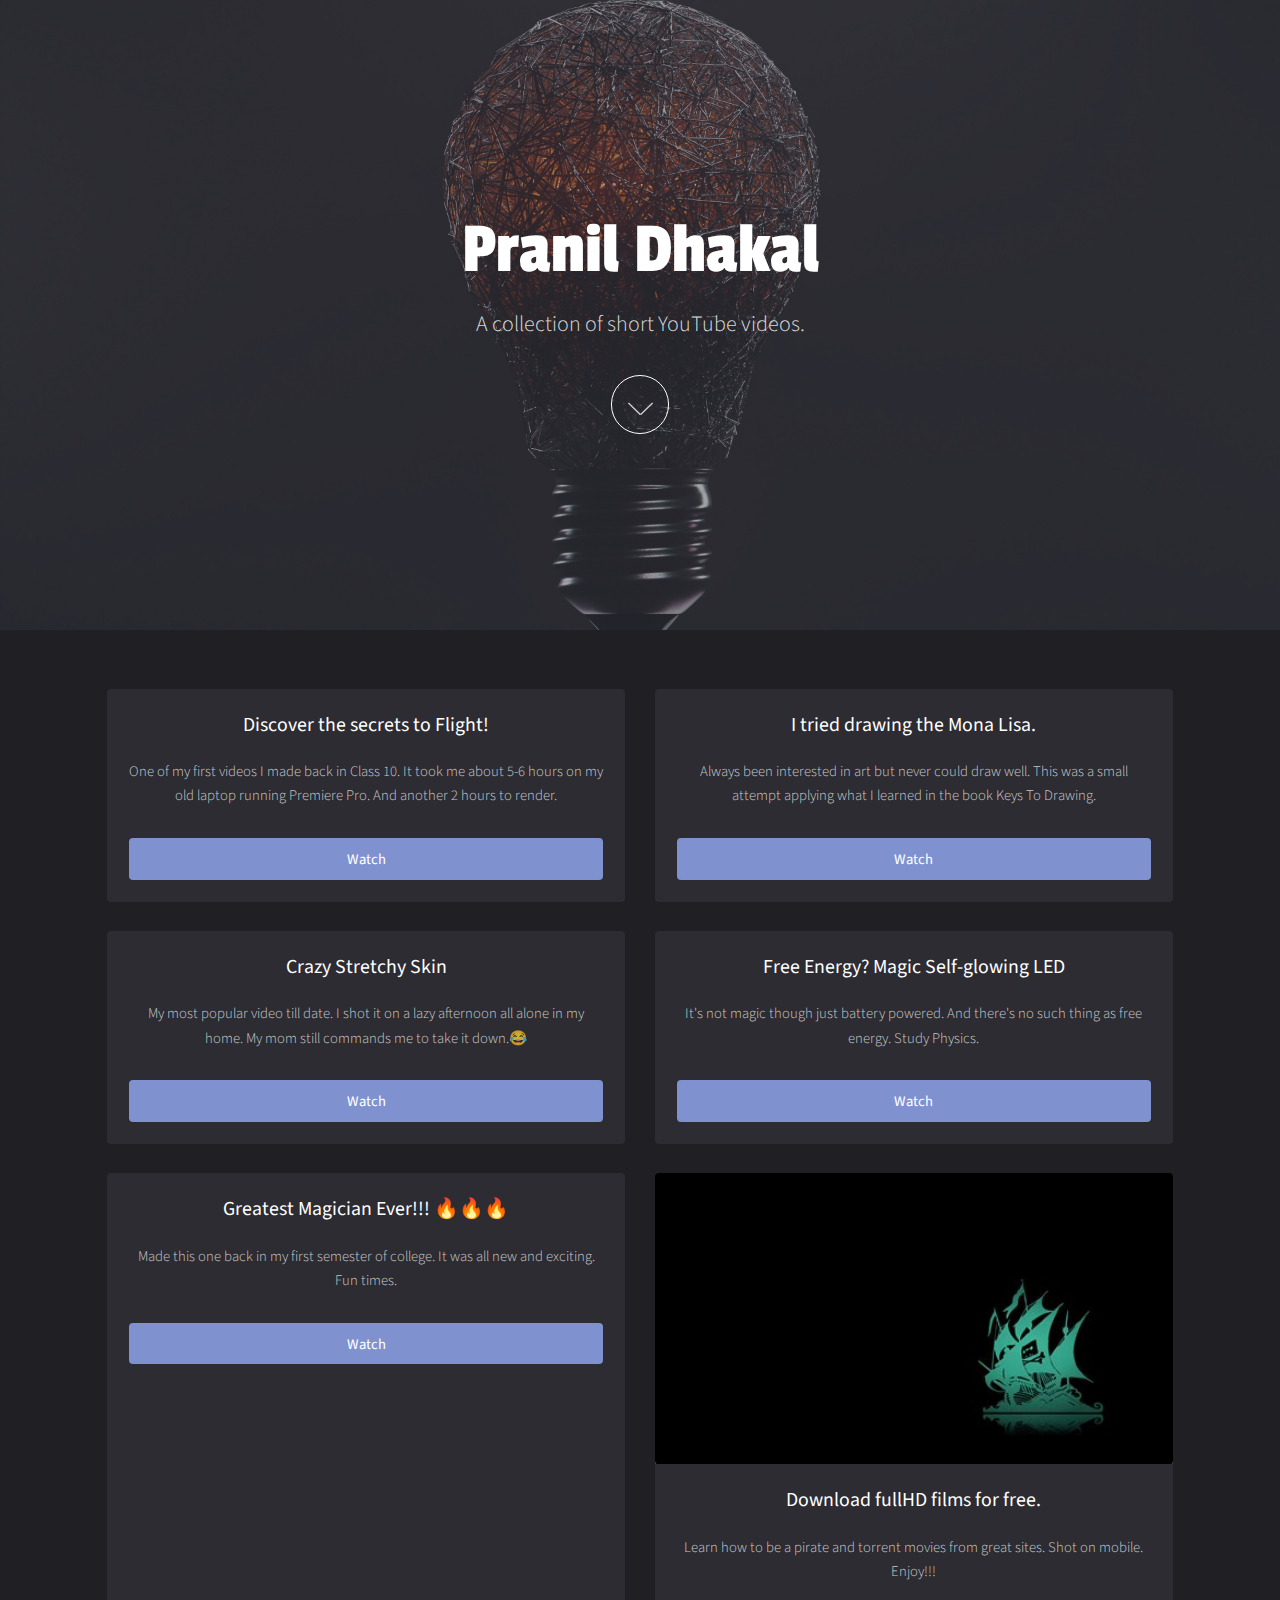
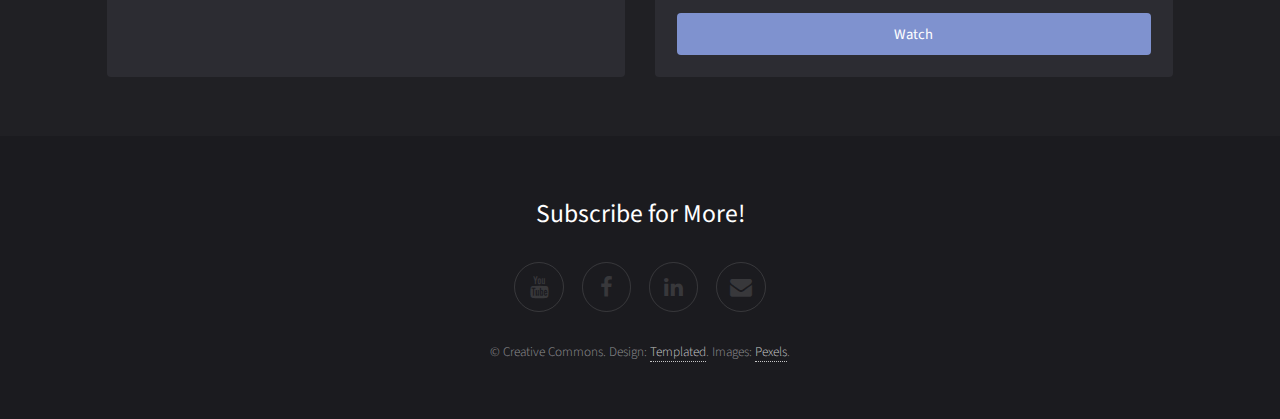
==== index.html @ bf3dbb31 "Add files via upload" ====
<!DOCTYPE HTML>
<!--
	Full Motion by TEMPLATED
	templated.co @templatedco
	Released for free under the Creative Commons Attribution 3.0 license (templated.co/license)
-->
<html>
	<head>
		<title>Pranil Dhakal</title>
		<link rel="shortcut icon" href="images/favicon.ico" type="image/x-icon">
		<meta charset="utf-8" />
		<meta name="viewport" content="width=device-width, initial-scale=1" />
		<link rel="stylesheet" href="assets/css/main.css" />
	</head>
	<body id="top">

			<!-- Banner -->
			<!--
				To use a video as your background, set data-video to the name of your video without
				its extension (eg. images/banner). Your video must be available in both .mp4 and .webm
				formats to work correctly.
			-->
				<section id="banner" data-video="images/banner">
					<div class="inner">
						<header>
							<h1>Pranil Dhakal</h1>
							<p> A collection of short YouTube videos.</p>
						</header>
						<a href="#main" class="more">Learn More</a>
					</div>
				</section>

			<!-- Main -->
				<div id="main">
					<div class="inner">

					<!-- Boxes -->
						<div class="thumbnails">

							<div class="box">
								<a href="https://youtu.be/UIRhuhd7ZNM" class="image fit"><img src="http://img.youtube.com/vi/UIRhuhd7ZNM/mqdefault.jpg" alt="" /></a>
								<div class="inner">
									<h3>Discover the secrets to Flight!</h3>
									<p>One of my first videos I made back in Class 10. It took me about 5-6 hours on my old laptop running Premiere Pro. And another 2 hours to render.</p>
									<a href="https://youtu.be/UIRhuhd7ZNM" class="button style2 fit" data-poptrox="youtube,800x400">Watch</a>
								</div>
							</div>

							<div class="box">
								<a href="https://youtu.be/8BjmtDdt9wY" class="image fit"><img src="http://img.youtube.com/vi/8BjmtDdt9wY/mqdefault.jpg" alt="" /></a>
								<div class="inner">
									<h3>I tried drawing the Mona Lisa.</h3>
									<p>Always been interested in art but never could draw well. This was a small attempt applying what I learned in the book Keys To Drawing.</p>
									<a href="https://youtu.be/8BjmtDdt9wY" class="button style2 fit" data-poptrox="youtube,800x400">Watch</a>
								</div>
							</div>

							<div class="box">
								<a href="https://youtu.be/4I8X4PWj0y0" class="image fit"><img src="http://img.youtube.com/vi/4I8X4PWj0y0/mqdefault.jpg" alt="" /></a>
								<div class="inner">
									<h3>Crazy Stretchy Skin</h3>
									<p>My most popular video till date. I shot it on a lazy afternoon all alone in my home. My mom still commands me to take it down.😂</p>
									<a href="https://youtu.be/4I8X4PWj0y0" class="button style2 fit" data-poptrox="youtube,800x400">Watch</a>
								</div>
							</div>

							<div class="box">
								<a href="https://youtu.be/JG5XWGDE03w" class="image fit"><img src="http://img.youtube.com/vi/JG5XWGDE03w/mqdefault.jpg" alt="" /></a>
								<div class="inner">
									<h3>Free Energy? Magic Self-glowing LED</h3>
									<p>It's not magic though just battery powered. And there's no such thing as free energy. Study Physics.</p>
									<a href="https://youtu.be/JG5XWGDE03w" class="button style2 fit" data-poptrox="youtube,800x400">Watch</a>
								</div>
							</div>

							<div class="box">
								<a href="https://youtu.be/VUdJYObCMX0" class="image fit"><img src="http://img.youtube.com/vi/VUdJYObCMX0/mqdefault.jpg" alt="" /></a>
								<div class="inner">
									<h3>Greatest Magician Ever!!! 🔥🔥🔥</h3>
									<p>Made this one back in my first semester of college. It was all new and exciting. Fun times.</p>
									<a href="https://youtu.be/VUdJYObCMX0" class="button style2 fit" data-poptrox="youtube,800x400">Watch</a>
								</div>
							</div>

							<div class="box">
								<a href="https://youtu.be/7b_dPPCd2G4" class="image fit"><img src="images/pic06.jpg" alt="" /></a>
								<div class="inner">
									<h3>Download fullHD films for free.</h3>
									<p>Learn how to be a pirate and torrent movies from great sites. Shot on mobile. Enjoy!!!</p>
									<a href="https://youtu.be/7b_dPPCd2G4" class="button style2 fit" data-poptrox="youtube,800x400">Watch</a>
								</div>
							</div>

						</div>

					</div>
				</div>

			<!-- Footer -->
				<footer id="footer">
					<div class="inner">
						<h2>Subscribe for More!</h2>
						<p> </p>

						<ul class="icons">
							<li><a href="https://www.youtube.com/channel/UC6fb0Z04xNvZfIK6PX7tWHg" class="icon fa-youtube"><span class="label">Twitter</span></a></li>
							<li><a href="https://www.facebook.com/pranildhakal21" class="icon fa-facebook"><span class="label">Facebook</span></a></li>
							<li><a href="https://www.linkedin.com/in/whiteorange" class="icon fa-linkedin"><span class="label">Instagram</span></a></li>
							<li><a href="mailto:pranil.dhakal31@gmail.com" class="icon fa-envelope"><span class="label">Email</span></a></li>
						</ul>
						<p class="copyright">&copy; Creative Commons. Design: <a href="https://templated.co">Templated</a>. Images: <a href="https://pexels.com/">Pexels</a>.</p>
					</div>
				</footer>

		<!-- Scripts -->
			<script src="assets/js/jquery.min.js"></script>
			<script src="assets/js/jquery.scrolly.min.js"></script>
			<script src="assets/js/jquery.poptrox.min.js"></script>
			<script src="assets/js/skel.min.js"></script>
			<script src="assets/js/util.js"></script>
			<script src="assets/js/main.js"></script>

	</body>
</html>
---- assets/css/main.css ----
@charset "UTF-8";
@import url(font-awesome.min.css);
@import url("https://fonts.googleapis.com/css?family=Source+Sans+Pro:300,400|Passion+One:400");

/*
	Full Motion by TEMPLATED
	templated.co @templatedco
	Released for free under the Creative Commons Attribution 3.0 license (templated.co/license)
*/

/* Reset */

	html, body, div, span, applet, object, iframe, h1, h2, h3, h4, h5, h6, p, blockquote, pre, a, abbr, acronym, address, big, cite, code, del, dfn, em, img, ins, kbd, q, s, samp, small, strike, strong, sub, sup, tt, var, b, u, i, center, dl, dt, dd, ol, ul, li, fieldset, form, label, legend, table, caption, tbody, tfoot, thead, tr, th, td, article, aside, canvas, details, embed, figure, figcaption, footer, header, hgroup, menu, nav, output, ruby, section, summary, time, mark, audio, video {
		margin: 0;
		padding: 0;
		border: 0;
		font-size: 100%;
		font: inherit;
		vertical-align: baseline;
	}

	article, aside, details, figcaption, figure, footer, header, hgroup, menu, nav, section {
		display: block;
	}

	body {
		line-height: 1;
	}

	ol, ul {
		list-style: none;
	}

	blockquote, q {
		quotes: none;
	}

	blockquote:before, blockquote:after, q:before, q:after {
		content: '';
		content: none;
	}

	table {
		border-collapse: collapse;
		border-spacing: 0;
	}

	body {
		-webkit-text-size-adjust: none;
	}

/* Box Model */

	*, *:before, *:after {
		-moz-box-sizing: border-box;
		-webkit-box-sizing: border-box;
		box-sizing: border-box;
	}

/* Basic */

	@-ms-viewport {
		width: device-width;
	}

	body {
		-ms-overflow-style: scrollbar;
	}

	@media screen and (max-width: 480px) {

		html, body {
			min-width: 320px;
		}

	}

	body {
		background: #202024;
	}

		body.is-loading *, body.is-loading *:before, body.is-loading *:after {
			-moz-animation: none !important;
			-webkit-animation: none !important;
			-ms-animation: none !important;
			animation: none !important;
			-moz-transition: none !important;
			-webkit-transition: none !important;
			-ms-transition: none !important;
			transition: none !important;
		}

/* Type */

	body, input, select, textarea {
		color: rgba(255, 255, 255, 0.75);
		font-family: "Source Sans Pro", sans-serif;
		font-size: 14pt;
		font-weight: 300;
		line-height: 1.65;
	}

		@media screen and (max-width: 1680px) {

			body, input, select, textarea {
				font-size: 11pt;
			}

		}

		@media screen and (max-width: 1280px) {

			body, input, select, textarea {
				font-size: 11pt;
			}

		}

		@media screen and (max-width: 980px) {

			body, input, select, textarea {
				font-size: 12pt;
			}

		}

		@media screen and (max-width: 736px) {

			body, input, select, textarea {
				font-size: 12pt;
			}

		}

		@media screen and (max-width: 480px) {

			body, input, select, textarea {
				font-size: 12pt;
			}

		}

	a {
		-moz-transition: background-color 0.2s ease-in-out, color 0.2s ease-in-out;
		-webkit-transition: background-color 0.2s ease-in-out, color 0.2s ease-in-out;
		-ms-transition: background-color 0.2s ease-in-out, color 0.2s ease-in-out;
		transition: background-color 0.2s ease-in-out, color 0.2s ease-in-out;
		color: rgba(255, 255, 255, 0.75);
		text-decoration: none;
		border-bottom: 1px dotted;
		outline: 0;
	}

		a:hover {
			color: #FFF;
			border: none;
		}

	strong, b {
		color: #fff;
		font-weight: 400;
	}

	em, i {
		font-style: italic;
	}

	p {
		margin: 0 0 2em 0;
	}

	h1, h2, h3, h4, h5, h6 {
		color: #fff;
		font-weight: 400;
		line-height: 1.5;
		margin: 0 0 1em 0;
	}

		h1 a, h2 a, h3 a, h4 a, h5 a, h6 a {
			color: inherit;
			text-decoration: none;
		}

	h2 {
		font-size: 1.75em;
	}

	h3 {
		font-size: 1.35em;
	}

	h4 {
		font-size: 1.1em;
	}

	h5 {
		font-size: 0.9em;
	}

	h6 {
		font-size: 0.7em;
	}

	sub {
		font-size: 0.8em;
		position: relative;
		top: 0.5em;
	}

	sup {
		font-size: 0.8em;
		position: relative;
		top: -0.5em;
	}

	blockquote {
		border-left: solid 4px rgba(144, 144, 144, 0.25);
		font-style: italic;
		margin: 0 0 2em 0;
		padding: 0.5em 0 0.5em 2em;
	}

	code {
		background: rgba(144, 144, 144, 0.075);
		border-radius: 4px;
		border: solid 1px rgba(144, 144, 144, 0.25);
		font-family: "Courier New", monospace;
		font-size: 0.9em;
		margin: 0 0.25em;
		padding: 0.25em 0.65em;
	}

	pre {
		-webkit-overflow-scrolling: touch;
		font-family: "Courier New", monospace;
		font-size: 0.9em;
		margin: 0 0 2em 0;
	}

		pre code {
			display: block;
			line-height: 1.75;
			padding: 1em 1.5em;
			overflow-x: auto;
		}

	hr {
		border: 0;
		border-bottom: solid 1px rgba(144, 144, 144, 0.25);
		margin: 2em 0;
	}

		hr.major {
			margin: 3em 0;
		}

	.align-left {
		text-align: left;
	}

	.align-center {
		text-align: center;
	}

	.align-right {
		text-align: right;
	}

/* Section/Article */

	section.special, article.special {
		text-align: center;
	}

	header p {
		color: rgba(255, 255, 255, 0.5);
		position: relative;
		margin: 0 0 1.5em 0;
	}

	header h2 + p {
		font-size: 1.25em;
		margin-top: -1em;
	}

	header h3 + p {
		font-size: 1.1em;
		margin-top: -0.8em;
	}

	header h4 + p,
	header h5 + p,
	header h6 + p {
		font-size: 0.9em;
		margin-top: -0.6em;
	}

/* Box */

	.thumbnails {
		display: -moz-flex;
		display: -webkit-flex;
		display: -ms-flex;
		display: flex;
		-moz-align-items: stretch;
		-webkit-align-items: stretch;
		-ms-align-items: stretch;
		align-items: stretch;
		-moz-justify-content: center;
		-webkit-justify-content: center;
		-ms-justify-content: center;
		justify-content: center;
		-moz-flex-wrap: wrap;
		-webkit-flex-wrap: wrap;
		-ms-flex-wrap: wrap;
		flex-wrap: wrap;
	}

		.thumbnails .box {
			margin: 0 1em 2em 1em;
			width: 30%;
		}

			@media screen and (max-width: 1280px) {

				.thumbnails .box {
					width: 45%;
				}

			}

			@media screen and (max-width: 736px) {

				.thumbnails .box {
					width: 100%;
				}

			}

/* Form */

	form {
		margin: 0 0 2em 0;
	}

	label {
		color: #fff;
		display: block;
		font-size: 0.9em;
		font-weight: 400;
		margin: 0 0 1em 0;
	}

	input[type="text"],
	input[type="password"],
	input[type="email"],
	input[type="tel"],
	select,
	textarea {
		-moz-appearance: none;
		-webkit-appearance: none;
		-ms-appearance: none;
		appearance: none;
		background: rgba(144, 144, 144, 0.075);
		border-radius: 4px;
		border: none;
		border: solid 1px rgba(144, 144, 144, 0.25);
		color: inherit;
		display: block;
		outline: 0;
		padding: 0 1em;
		text-decoration: none;
		width: 100%;
	}

		input[type="text"]:invalid,
		input[type="password"]:invalid,
		input[type="email"]:invalid,
		input[type="tel"]:invalid,
		select:invalid,
		textarea:invalid {
			box-shadow: none;
		}

		input[type="text"]:focus,
		input[type="password"]:focus,
		input[type="email"]:focus,
		input[type="tel"]:focus,
		select:focus,
		textarea:focus {
			border-color: #ff8686;
			box-shadow: 0 0 0 1px #ff8686;
		}

	.select-wrapper {
		text-decoration: none;
		display: block;
		position: relative;
	}

		.select-wrapper:before {
			content: "";
			-moz-osx-font-smoothing: grayscale;
			-webkit-font-smoothing: antialiased;
			font-family: FontAwesome;
			font-style: normal;
			font-weight: normal;
			text-transform: none !important;
		}

		.select-wrapper:before {
			color: rgba(144, 144, 144, 0.25);
			display: block;
			height: 2.75em;
			line-height: 2.75em;
			pointer-events: none;
			position: absolute;
			right: 0;
			text-align: center;
			top: 0;
			width: 2.75em;
		}

		.select-wrapper select::-ms-expand {
			display: none;
		}

	input[type="text"],
	input[type="password"],
	input[type="email"],
	select {
		height: 2.75em;
	}

	textarea {
		padding: 0.75em 1em;
	}

	input[type="checkbox"],
	input[type="radio"] {
		-moz-appearance: none;
		-webkit-appearance: none;
		-ms-appearance: none;
		appearance: none;
		display: block;
		float: left;
		margin-right: -2em;
		opacity: 0;
		width: 1em;
		z-index: -1;
	}

		input[type="checkbox"] + label,
		input[type="radio"] + label {
			text-decoration: none;
			color: rgba(255, 255, 255, 0.75);
			cursor: pointer;
			display: inline-block;
			font-size: 1em;
			font-weight: 300;
			padding-left: 2.4em;
			padding-right: 0.75em;
			position: relative;
		}

			input[type="checkbox"] + label:before,
			input[type="radio"] + label:before {
				-moz-osx-font-smoothing: grayscale;
				-webkit-font-smoothing: antialiased;
				font-family: FontAwesome;
				font-style: normal;
				font-weight: normal;
				text-transform: none !important;
			}

			input[type="checkbox"] + label:before,
			input[type="radio"] + label:before {
				background: rgba(144, 144, 144, 0.075);
				border-radius: 4px;
				border: solid 1px rgba(144, 144, 144, 0.25);
				content: '';
				display: inline-block;
				height: 1.65em;
				left: 0;
				line-height: 1.58125em;
				position: absolute;
				text-align: center;
				top: 0;
				width: 1.65em;
			}

		input[type="checkbox"]:checked + label:before,
		input[type="radio"]:checked + label:before {
			background: #ff8686;
			border-color: #ff8686;
			color: #ffffff;
			content: '\f00c';
		}

		input[type="checkbox"]:focus + label:before,
		input[type="radio"]:focus + label:before {
			border-color: #ff8686;
			box-shadow: 0 0 0 1px #ff8686;
		}

	input[type="checkbox"] + label:before {
		border-radius: 4px;
	}

	input[type="radio"] + label:before {
		border-radius: 100%;
	}

	::-webkit-input-placeholder {
		color: rgba(255, 255, 255, 0.5) !important;
		opacity: 1.0;
	}

	:-moz-placeholder {
		color: rgba(255, 255, 255, 0.5) !important;
		opacity: 1.0;
	}

	::-moz-placeholder {
		color: rgba(255, 255, 255, 0.5) !important;
		opacity: 1.0;
	}

	:-ms-input-placeholder {
		color: rgba(255, 255, 255, 0.5) !important;
		opacity: 1.0;
	}

	.formerize-placeholder {
		color: rgba(255, 255, 255, 0.5) !important;
		opacity: 1.0;
	}

/* Box */

	.box {
		border-radius: 4px;
		margin-bottom: 2em;
		background: #2c2c32;
		text-align: center;
	}

		.box > :last-child,
		.box > :last-child > :last-child,
		.box > :last-child > :last-child > :last-child {
			margin-bottom: 0;
		}

		.box .image.fit {
			margin: 0;
		}

		.box .image img {
			border-radius: 4px 4px 0 0;
		}

		.box .inner {
			padding: 1.5em;
			width: 100% !important;
		}

			@media screen and (max-width: 480px) {

				.box .inner {
					padding: 1em;
				}

			}

		.box.alt {
			border: 0;
			border-radius: 0;
			padding: 0;
		}

/* Icon */

	.icon {
		text-decoration: none;
		border-bottom: none;
		position: relative;
	}

		.icon:before {
			-moz-osx-font-smoothing: grayscale;
			-webkit-font-smoothing: antialiased;
			font-family: FontAwesome;
			font-style: normal;
			font-weight: normal;
			text-transform: none !important;
		}

		.icon > .label {
			display: none;
		}

/* Image */

	.image {
		border-radius: 4px;
		border: 0;
		display: inline-block;
		position: relative;
	}

		.image img {
			border-radius: 4px;
			display: block;
		}

		.image.left, .image.right {
			max-width: 40%;
		}

			.image.left img, .image.right img {
				width: 100%;
			}

		.image.left {
			float: left;
			padding: 0 1.5em 1em 0;
			top: 0.25em;
		}

		.image.right {
			float: right;
			padding: 0 0 1em 1.5em;
			top: 0.25em;
		}

		.image.fit {
			display: block;
			margin: 0 0 2em 0;
			width: 100%;
		}

			.image.fit img {
				width: 100%;
			}

		.image.main {
			display: block;
			margin: 0 0 3em 0;
			width: 100%;
		}

			.image.main img {
				width: 100%;
			}

/* List */

	ol {
		list-style: decimal;
		margin: 0 0 2em 0;
		padding-left: 1.25em;
	}

		ol li {
			padding-left: 0.25em;
		}

	ul {
		list-style: disc;
		margin: 0 0 2em 0;
		padding-left: 1em;
	}

		ul li {
			padding-left: 0.5em;
		}

		ul.alt {
			list-style: none;
			padding-left: 0;
		}

			ul.alt li {
				border-top: solid 1px rgba(144, 144, 144, 0.25);
				padding: 0.5em 0;
			}

				ul.alt li:first-child {
					border-top: 0;
					padding-top: 0;
				}

		ul.icons {
			cursor: default;
			list-style: none;
			padding-left: 0;
		}

			ul.icons li {
				display: inline-block;
				text-align: center;
				padding-left: 0;
				padding-right: 1em;
			}

				ul.icons li a {
					display: block;
					border-radius: 100%;
					margin: 0;
					padding: 0.5em;
					border: solid 1px rgba(144, 144, 144, 0.25);
					color: rgba(144, 144, 144, 0.25);
				}

					ul.icons li a:before {
						font-size: 1.5em;
						display: block;
						width: 1.5em;
						height: 1.5em;
						line-height: 1.5em;
					}

					ul.icons li a:hover {
						background-color: #202024;
						color: #FFF;
					}

				ul.icons li:last-child {
					padding-right: 0;
				}

		ul.actions {
			cursor: default;
			list-style: none;
			padding-left: 0;
		}

			ul.actions li {
				display: inline-block;
				padding: 0 1em 0 0;
				vertical-align: middle;
			}

				ul.actions li:last-child {
					padding-right: 0;
				}

			ul.actions.small li {
				padding: 0 0.5em 0 0;
			}

			ul.actions.vertical li {
				display: block;
				padding: 1em 0 0 0;
			}

				ul.actions.vertical li:first-child {
					padding-top: 0;
				}

				ul.actions.vertical li > * {
					margin-bottom: 0;
				}

			ul.actions.vertical.small li {
				padding: 0.5em 0 0 0;
			}

				ul.actions.vertical.small li:first-child {
					padding-top: 0;
				}

			ul.actions.fit {
				display: table;
				margin-left: -1em;
				padding: 0;
				table-layout: fixed;
				width: calc(100% + 1em);
			}

				ul.actions.fit li {
					display: table-cell;
					padding: 0 0 0 1em;
				}

					ul.actions.fit li > * {
						margin-bottom: 0;
					}

				ul.actions.fit.small {
					margin-left: -0.5em;
					width: calc(100% + 0.5em);
				}

					ul.actions.fit.small li {
						padding: 0 0 0 0.5em;
					}

			@media screen and (max-width: 480px) {

				ul.actions {
					margin: 0 0 2em 0;
				}

					ul.actions li {
						padding: 1em 0 0 0;
						display: block;
						text-align: center;
						width: 100%;
					}

						ul.actions li:first-child {
							padding-top: 0;
						}

						ul.actions li > * {
							width: 100%;
							margin: 0 !important;
						}

							ul.actions li > *.icon:before {
								margin-left: -2em;
							}

					ul.actions.small li {
						padding: 0.5em 0 0 0;
					}

						ul.actions.small li:first-child {
							padding-top: 0;
						}

			}

	dl {
		margin: 0 0 2em 0;
	}

		dl dt {
			display: block;
			font-weight: 400;
			margin: 0 0 1em 0;
		}

		dl dd {
			margin-left: 2em;
		}

/* Table */

	.table-wrapper {
		-webkit-overflow-scrolling: touch;
		overflow-x: auto;
	}

	table {
		margin: 0 0 2em 0;
		width: 100%;
	}

		table tbody tr {
			border: solid 1px rgba(144, 144, 144, 0.25);
			border-left: 0;
			border-right: 0;
		}

			table tbody tr:nth-child(2n + 1) {
				background-color: rgba(144, 144, 144, 0.075);
			}

		table td {
			padding: 0.75em 0.75em;
		}

		table th {
			color: #fff;
			font-size: 0.9em;
			font-weight: 400;
			padding: 0 0.75em 0.75em 0.75em;
			text-align: left;
		}

		table thead {
			border-bottom: solid 2px rgba(144, 144, 144, 0.25);
		}

		table tfoot {
			border-top: solid 2px rgba(144, 144, 144, 0.25);
		}

		table.alt {
			border-collapse: separate;
		}

			table.alt tbody tr td {
				border: solid 1px rgba(144, 144, 144, 0.25);
				border-left-width: 0;
				border-top-width: 0;
			}

				table.alt tbody tr td:first-child {
					border-left-width: 1px;
				}

			table.alt tbody tr:first-child td {
				border-top-width: 1px;
			}

			table.alt thead {
				border-bottom: 0;
			}

			table.alt tfoot {
				border-top: 0;
			}

/* Button */

	input[type="submit"],
	input[type="reset"],
	input[type="button"],
	button,
	.button {
		-moz-appearance: none;
		-webkit-appearance: none;
		-ms-appearance: none;
		appearance: none;
		-moz-transition: background-color 0.2s ease-in-out, color 0.2s ease-in-out;
		-webkit-transition: background-color 0.2s ease-in-out, color 0.2s ease-in-out;
		-ms-transition: background-color 0.2s ease-in-out, color 0.2s ease-in-out;
		transition: background-color 0.2s ease-in-out, color 0.2s ease-in-out;
		background-color: #70c7be;
		border-radius: 4px;
		border: 0;
		color: #ffffff !important;
		cursor: pointer;
		display: inline-block;
		font-weight: 400;
		height: 2.85em;
		line-height: 2.95em;
		padding: 0 1.5em;
		text-align: center;
		text-decoration: none;
		white-space: nowrap;
	}

		input[type="submit"]:hover,
		input[type="reset"]:hover,
		input[type="button"]:hover,
		button:hover,
		.button:hover {
			background-color: #82cec6;
		}

		input[type="submit"]:active,
		input[type="reset"]:active,
		input[type="button"]:active,
		button:active,
		.button:active {
			background-color: #5ec0b6;
		}

		input[type="submit"].icon,
		input[type="reset"].icon,
		input[type="button"].icon,
		button.icon,
		.button.icon {
			padding-left: 1.35em;
		}

			input[type="submit"].icon:before,
			input[type="reset"].icon:before,
			input[type="button"].icon:before,
			button.icon:before,
			.button.icon:before {
				margin-right: 0.5em;
			}

		input[type="submit"].fit,
		input[type="reset"].fit,
		input[type="button"].fit,
		button.fit,
		.button.fit {
			display: block;
			margin: 0 0 1em 0;
			width: 100%;
		}

		input[type="submit"].small,
		input[type="reset"].small,
		input[type="button"].small,
		button.small,
		.button.small {
			font-size: 0.8em;
		}

		input[type="submit"].big,
		input[type="reset"].big,
		input[type="button"].big,
		button.big,
		.button.big {
			font-size: 1.35em;
		}

		input[type="submit"].disabled, input[type="submit"]:disabled,
		input[type="reset"].disabled,
		input[type="reset"]:disabled,
		input[type="button"].disabled,
		input[type="button"]:disabled,
		button.disabled,
		button:disabled,
		.button.disabled,
		.button:disabled {
			background-color: rgba(255, 255, 255, 0.75) !important;
			box-shadow: inset 0 -0.15em 0 0 rgba(0, 0, 0, 0.15);
			color: #202024 !important;
			cursor: default;
			opacity: 0.25;
		}

		input[type="submit"].style2,
		input[type="reset"].style2,
		input[type="button"].style2,
		button.style2,
		.button.style2 {
			background-color: #7f92cf;
		}

			input[type="submit"].style2:hover,
			input[type="reset"].style2:hover,
			input[type="button"].style2:hover,
			button.style2:hover,
			.button.style2:hover {
				background-color: #92a2d6;
			}

			input[type="submit"].style2:active,
			input[type="reset"].style2:active,
			input[type="button"].style2:active,
			button.style2:active,
			.button.style2:active {
				background-color: #6c82c8;
			}

		input[type="submit"].style3,
		input[type="reset"].style3,
		input[type="button"].style3,
		button.style3,
		.button.style3 {
			background-color: #9d7ed0;
		}

			input[type="submit"].style3:hover,
			input[type="reset"].style3:hover,
			input[type="button"].style3:hover,
			button.style3:hover,
			.button.style3:hover {
				background-color: #ab91d7;
			}

			input[type="submit"].style3:active,
			input[type="reset"].style3:active,
			input[type="button"].style3:active,
			button.style3:active,
			.button.style3:active {
				background-color: #8f6bc9;
			}

		@media screen and (max-width: 480px) {

			input[type="submit"],
			input[type="reset"],
			input[type="button"],
			button,
			.button {
				padding: 0;
			}

		}

/* Poptrox */

	.poptrox-popup {
		-moz-box-sizing: content-box;
		-webkit-box-sizing: content-box;
		-ms-box-sizing: content-box;
		box-sizing: content-box;
		background: #000;
		box-shadow: 0 0.5em 3em 0 rgba(0, 0, 0, 0.25);
		border-radius: 4px;
		padding: 2em;
		overflow: hidden;
	}

		.poptrox-popup .closer {
			-moz-transition: opacity 0.2s ease-in-out;
			-webkit-transition: opacity 0.2s ease-in-out;
			-ms-transition: opacity 0.2s ease-in-out;
			transition: opacity 0.2s ease-in-out;
			text-decoration: none;
			position: absolute;
			top: .5em;
			right: .5em;
			z-index: 11000;
			-webkit-tap-highlight-color: rgba(255, 255, 255, 0);
			white-space: nowrap;
			text-indent: 2em;
			overflow: hidden;
			width: 2em;
			height: 2em;
			display: block;
		}

			.poptrox-popup .closer:before {
				content: "\f00d";
				-moz-osx-font-smoothing: grayscale;
				-webkit-font-smoothing: antialiased;
				font-family: FontAwesome;
				font-style: normal;
				font-weight: normal;
				text-transform: none !important;
				display: block;
				position: relative;
				text-indent: 0;
				border-radius: 100%;
				box-shadow: inset 0 0 0 1px rgba(255, 255, 255, 0.25);
				color: #ffffff !important;
				width: 2em;
				height: 2em;
				line-height: 2em;
			}

		.poptrox-popup:hover .closer {
			opacity: 0.5;
		}

		.poptrox-popup:hover .closer:hover {
			opacity: 1.0;
		}

		@media screen and (max-width: 736px) {

			.poptrox-popup {
				padding: 0;
			}

				.poptrox-popup .closer {
					display: none !important;
				}

		}

/* Banner */

	#banner {
		-moz-align-items: center;
		-webkit-align-items: center;
		-ms-align-items: center;
		align-items: center;
		display: -moz-flex;
		display: -webkit-flex;
		display: -ms-flex;
		display: flex;
		-moz-justify-content: center;
		-webkit-justify-content: center;
		-ms-justify-content: center;
		justify-content: center;
		padding: 8em 4em 6em 4em;
		min-height: 70vh;
		background-image: url("../../images/banner.jpg");
		background-position: center;
		background-size: cover;
		background-repeat: no-repeat;
		border-top: 0;
		position: relative;
		text-align: center;
		overflow: hidden;
	}

		#banner .inner {
			text-align: center;
			position: relative;
			z-index: 2;
		}

		#banner h1 {
			color: #fff;
			font-size: 5em;
			font-weight: 400;
			font-family: 'Passion One', cursive;
			margin: 0;
		}

			@media screen and (max-width: 980px) {

				#banner h1 {
					font-size: 5em;
				}

			}

			@media screen and (max-width: 736px) {

				#banner h1 {
					font-size: 3em;
				}

			}

		#banner p {
			color: rgba(255, 255, 255, 0.85);
			font-size: 1.5em;
			font-weight: 300;
		}

			@media screen and (max-width: 980px) {

				#banner p {
					font-size: 1.5em;
				}

			}

			@media screen and (max-width: 480px) {

				#banner p {
					font-size: 1.25em;
				}

			}

		#banner a {
			color: rgba(255, 255, 255, 0.75);
			text-decoration: none;
			border-bottom: 1px dotted;
		}

			#banner a:hover {
				color: #FFF;
				border: none;
			}

		#banner .more {
			background-image: url("images/arrow.svg");
			background-position: center 1.35em;
			background-repeat: no-repeat;
			background-size: auto;
			border: 1px solid #fff;
			border-radius: 100%;
			color: rgba(255, 255, 255, 0.75);
			display: block;
			height: 4em;
			text-indent: 4em;
			overflow: hidden;
			white-space: nowrap;
			width: 4em;
			z-index: 2;
			margin: 0 auto 2em auto;
		}

			#banner .more:hover {
				background-color: rgba(255, 255, 255, 0.05);
				border: 1px solid #fff;
				color: #FFF;
			}

		#banner video {
			-moz-transform: translateX(50%) translateY(50%);
			-webkit-transform: translateX(50%) translateY(50%);
			-ms-transform: translateX(50%) translateY(50%);
			transform: translateX(50%) translateY(50%);
			position: absolute;
			bottom: 50%;
			right: 50%;
			width: auto;
			height: auto;
			min-width: 100%;
			min-height: 100%;
			overflow: hidden;
		}

		#banner:before {
			-moz-transition: opacity 3s ease;
			-webkit-transition: opacity 3s ease;
			-ms-transition: opacity 3s ease;
			transition: opacity 3s ease;
			-moz-transition-delay: 1s;
			-webkit-transition-delay: 1s;
			-ms-transition-delay: 1s;
			transition-delay: 1s;
			content: '';
			background-color: #42424f;
			display: block;
			height: 100%;
			left: 0;
			opacity: 0.45;
			position: absolute;
			top: 0;
			width: 100%;
			z-index: 1;
		}

		@media screen and (max-width: 1280px) {

			#banner video {
				display: none;
			}

		}

		@media screen and (max-width: 980px) {

			#banner br {
				display: none;
			}

		}

		@media screen and (max-width: 736px) {

			#banner {
				min-height: 0;
				padding: 6em 2em 4em 2em;
			}

				#banner br {
					display: none;
				}

		}

		body.is-loading #banner:before {
			opacity: 1;
		}

/* Main */

	#main {
		padding: 4em 0 2em 0;
	}

		@media screen and (max-width: 736px) {

			#main {
				padding: 3em 0 1em 0;
			}

		}

		#main .inner {
			width: 90%;
			max-width: 80em;
			margin: 0 auto;
		}

			@media screen and (max-width: 480px) {

				#main .inner {
					width: 95%;
				}

			}

/* Footer */

	#footer {
		padding: 4em 0 2em 0;
		background-color: #1b1b1f;
		text-align: center;
	}

		#footer .inner {
			width: 50%;
			margin: 0 auto;
		}

			@media screen and (max-width: 980px) {

				#footer .inner {
					width: 75%;
				}

			}

			@media screen and (max-width: 480px) {

				#footer .inner {
					width: 90%;
				}

			}

		#footer .copyright {
			color: rgba(255, 255, 255, 0.5);
			font-size: 0.9em;
			margin: 0 0 2em 0;
			padding: 0;
			text-align: center;
		}

		@media screen and (max-width: 736px) {

			#footer {
				padding: 3em 0 1em 0;
			}

		}
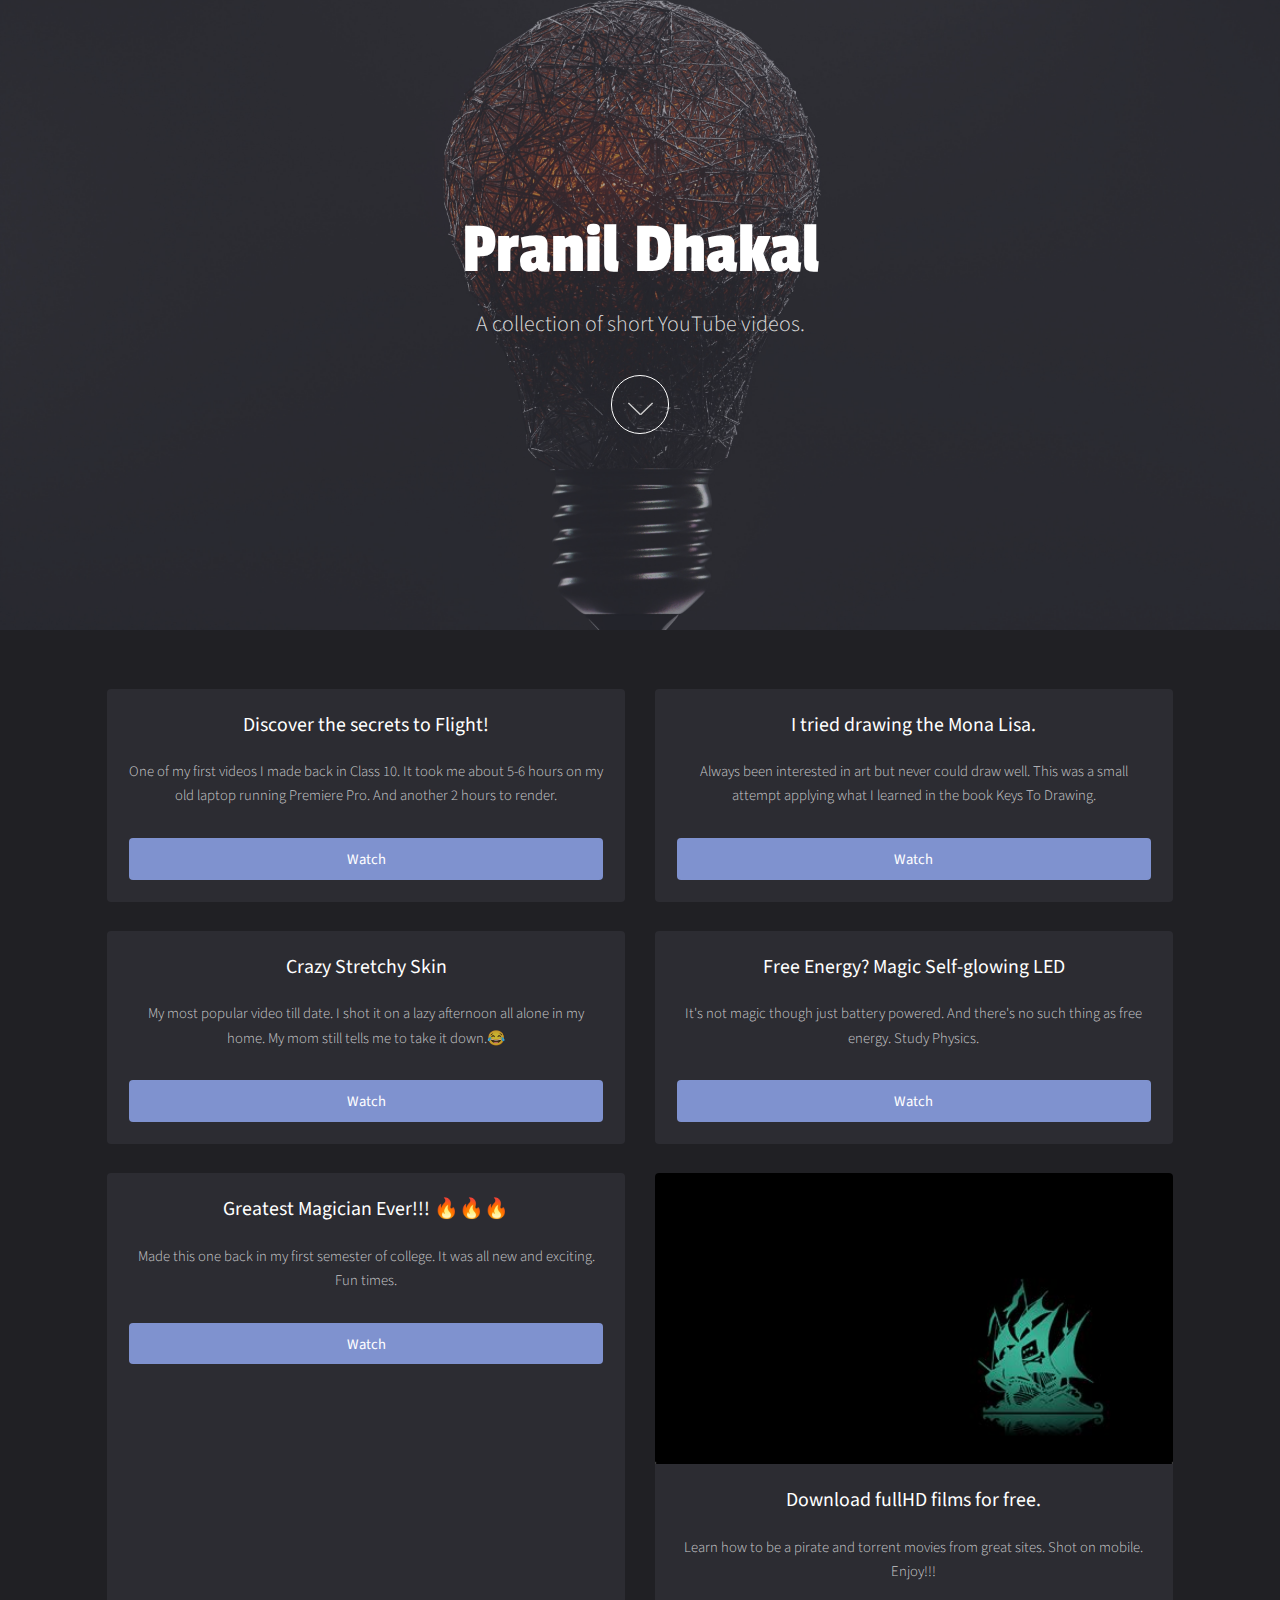
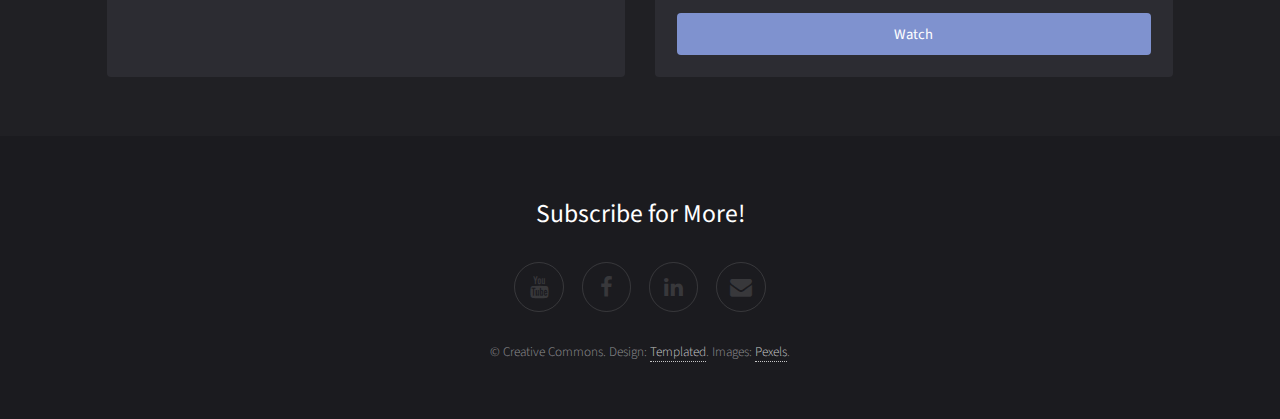
==== commit ff65539f: "Update index.html" ====
--- a/index.html
+++ b/index.html
@@ -1,9 +1,5 @@
 <!DOCTYPE HTML>
-<!--
-	Full Motion by TEMPLATED
-	templated.co @templatedco
-	Released for free under the Creative Commons Attribution 3.0 license (templated.co/license)
--->
+
 <html>
 	<head>
 		<title>Pranil Dhakal</title>
@@ -59,7 +55,7 @@
 								<a href="https://youtu.be/4I8X4PWj0y0" class="image fit"><img src="http://img.youtube.com/vi/4I8X4PWj0y0/mqdefault.jpg" alt="" /></a>
 								<div class="inner">
 									<h3>Crazy Stretchy Skin</h3>
-									<p>My most popular video till date. I shot it on a lazy afternoon all alone in my home. My mom still commands me to take it down.😂</p>
+									<p>My most popular video till date. I shot it on a lazy afternoon all alone in my home. My mom still tells me to take it down.😂</p>
 									<a href="https://youtu.be/4I8X4PWj0y0" class="button style2 fit" data-poptrox="youtube,800x400">Watch</a>
 								</div>
 							</div>
@@ -121,4 +117,4 @@
 			<script src="assets/js/main.js"></script>
 
 	</body>
-</html>+</html>
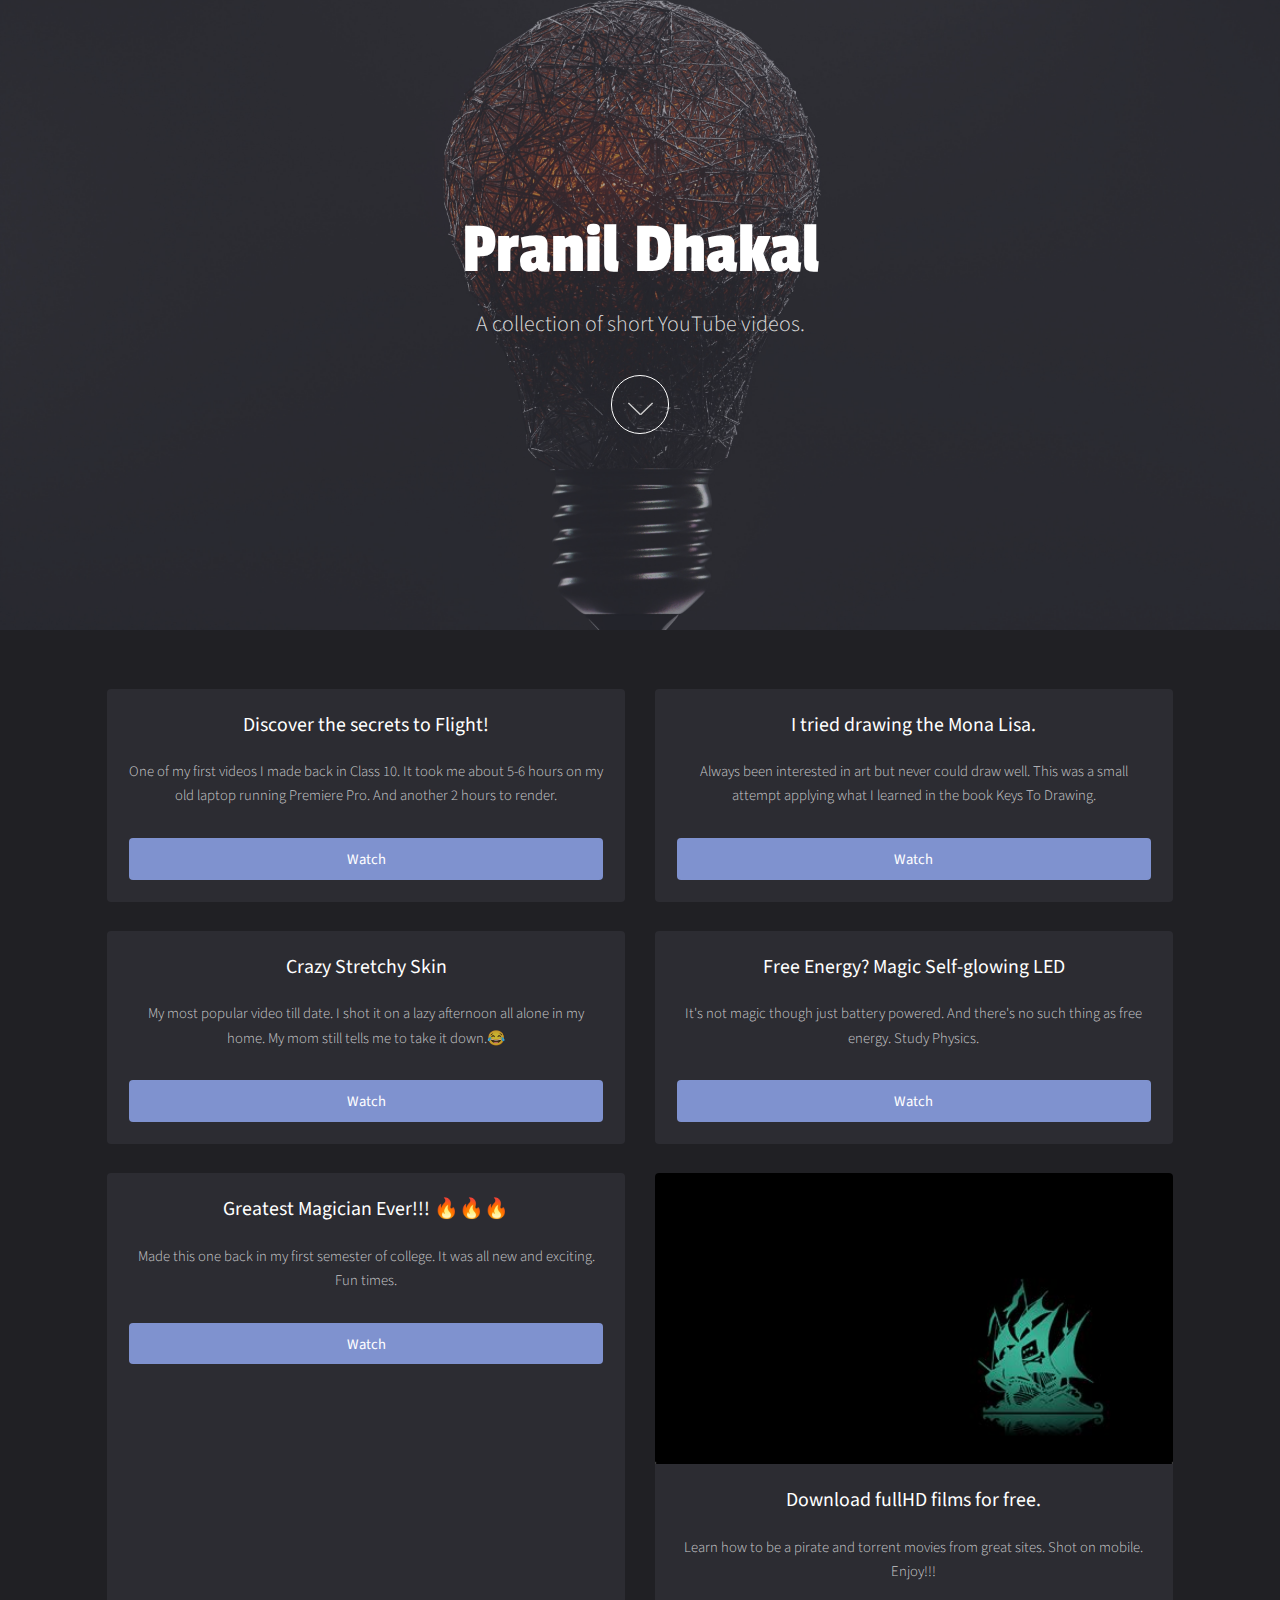
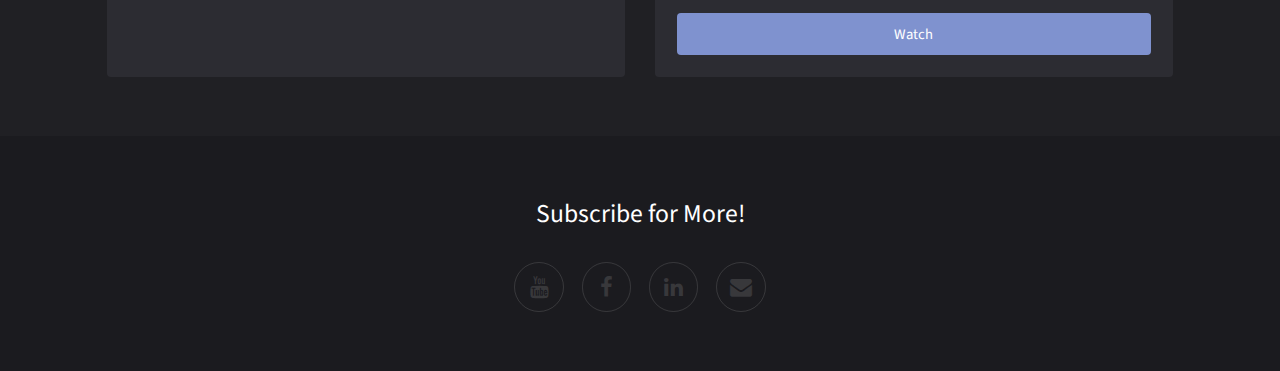
==== commit 9bf6c71d: "Update index.html" ====
--- a/index.html
+++ b/index.html
@@ -104,7 +104,6 @@
 							<li><a href="https://www.linkedin.com/in/whiteorange" class="icon fa-linkedin"><span class="label">Instagram</span></a></li>
 							<li><a href="mailto:pranil.dhakal31@gmail.com" class="icon fa-envelope"><span class="label">Email</span></a></li>
 						</ul>
-						<p class="copyright">&copy; Creative Commons. Design: <a href="https://templated.co">Templated</a>. Images: <a href="https://pexels.com/">Pexels</a>.</p>
 					</div>
 				</footer>
 
